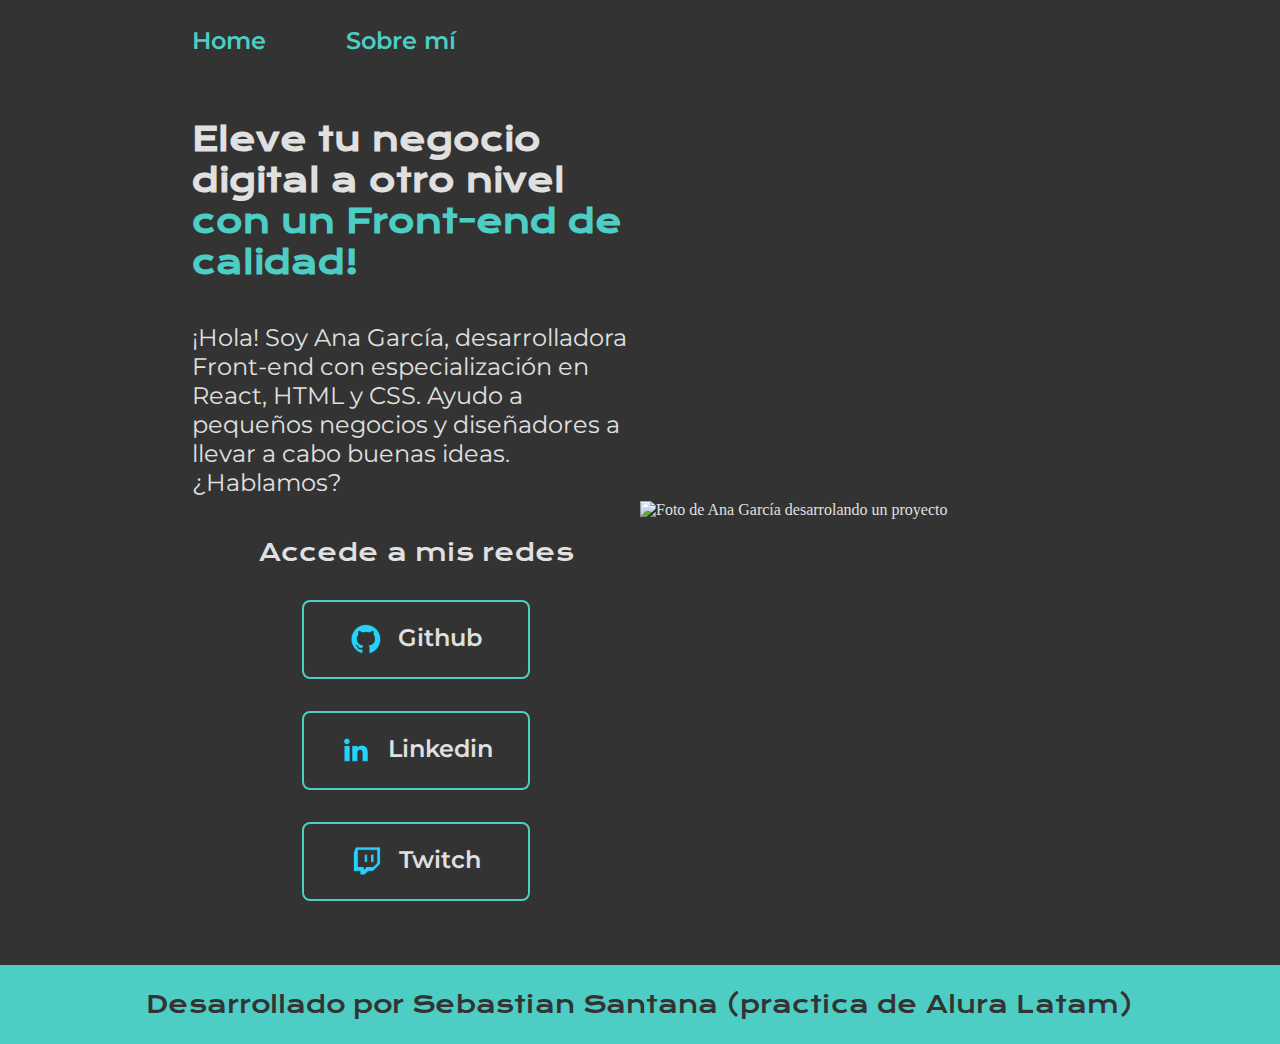
==== index.html @ 3f246162 "Creando el Proyecto" ====
<!DOCTYPE html>
<html lang="es-mx">
<head>
    <meta charset="UTF-8"> 
    <meta http-equiv="X-UA-Compatible" content="IE=edge">
    <meta name="viewport" content="width=device-width, initial-scale=1.0">
    <title>Portafolio</title>
    <link rel="stylesheet" href="styles/style.css">

</head>
<body>
    <header class="header">
        <nav class="header__menu">
            <a class="header__menu__link" href="index.html">Home</a>
            <a class="header__menu__link" href="about.html">Sobre mí</a>
        </nav>
    </header>
    <main class="presentacion">
        <section class="presentacion__contenido">
            <h1 class="presentacion__contenido__titulo">
                Eleve tu negocio digital a otro nivel 
                <strong class="titulo-destaque">con un Front-end de calidad!
                </strong></h1>
                <p class="presentacion__contenido__texto">¡Hola! Soy Ana García, desarrolladora Front-end con
                    especialización en React, HTML y CSS. Ayudo a pequeños
                    negocios y diseñadores a llevar a cabo buenas ideas.
                    ¿Hablamos?

                </p>
                <div class="presentacion__enlaces">
                    <h2 class="presentacion__enlaces__subtitulo">Accede a mis redes</h2>
                    <a class="presentacion__enlaces__link" href="https://github.com/">
                        <img src="./assets/github.png">
                        Github
                    </a>
                    <a class="presentacion__enlaces__link" href="https://linkedin.com/in/">
                        <img src="./assets/linkedin.png">
                        Linkedin
                    </a>
                    <a class="presentacion__enlaces__link" href="https://twitch.tv/">
                        <img src="./assets/twitch.png">
                        Twitch
                    </a>
                </div>
               
        </section>
            <img class="presentacion__imagen" src="./assets/Imagen.png" alt="Foto de Ana García desarrolando un proyecto">
    </main>
    <footer class="footer">
        <p>Desarrollado por Sebastian Santana (practica de Alura Latam)</p>
    </footer>
</body>
</html>
---- styles/style.css ----
@import url('https://fonts.googleapis.com/css2?family=Krona+One&family=Montserrat:wght@400;600&display=swap');

:root {
    --color-primaria: #333333; /* Gris oscuro */
    --color-secundaria: #E0E0E0; /* Gris claro */
    --color-terciaria: #4ECDC4; /* Azul turquesa vibrante */
    --color-hover: #2A8A7A; /* Azul oscuro para hover */

    --fuente-krona: 'Krona One', sans-serif;
    --fuente-montserrat: 'Montserrat', sans-serif;
}

* {
    padding: 0;
    margin: 0;
}

body {
    box-sizing: border-box;
    background-color: var(--color-primaria);
    color: var(--color-secundaria);
}

.header {
    padding: 2% 0% 0% 15%;
}

.header__menu {
    display: flex;
    gap: 80px;
}

.header__menu__link {
    font-family: var(--fuente-montserrat);
    font-size: 1.5rem;
    font-weight: 600;
    color: var(--color-terciaria); /* Usando el nuevo color */
    text-decoration: none;
}

.presentacion {
    padding: 5% 15%;
    display: flex;
    align-items: center;
    justify-content: space-between;
}

.presentacion__contenido {
    width: 50%;
    display: flex;
    flex-direction: column;
    gap: 40px;
}

.presentacion__contenido__titulo {
    font-size: 2rem;
    font-family: var(--fuente-krona);
}

.titulo-destaque {
    color: var(--color-terciaria);
}

.presentacion__contenido__texto {
    font-size: 1.5rem;
    font-family: var(--fuente-montserrat);
}

.presentacion__enlaces {
    display: flex;
    flex-direction: column;
    justify-content: space-between;
    align-items: center;
    gap: 32px;
}

.presentacion__enlaces__subtitulo {
    font-family: var(--fuente-krona);
    font-weight: 400;
    font-size: 1.5rem;
}

.presentacion__enlaces__link {
    display: flex;
    justify-content: center;
    gap: 16px;
    border: 2px solid var(--color-terciaria);
    width: 50%;
    text-align: center;
    border-radius: 8px;
    font-size: 1.5rem;
    font-weight: 600;
    padding: 21.5px 0;
    text-decoration: none;
    color: var(--color-secundaria);
    font-family: var(--fuente-montserrat);
}

.presentacion__enlaces__link:hover {
    background-color: var(--color-hover);
}

.presentacion__imagen {
    width: 50%;
}

.footer {
    color: var(--color-primaria);
    background-color: var(--color-terciaria);
    padding: 24px;
    text-align: center;
    font-family: var(--fuente-krona);
    font-size: 1.5rem;
    font-weight: 400;
}

@media (max-width: 1200px) {
    .header {
        padding: 10%;
    }

    .header__menu {
        justify-content: center;
    }

    .presentacion {
        flex-direction: column-reverse;
        padding: 5%;
    }

    .presentacion__contenido {
        width: auto;
    }
}
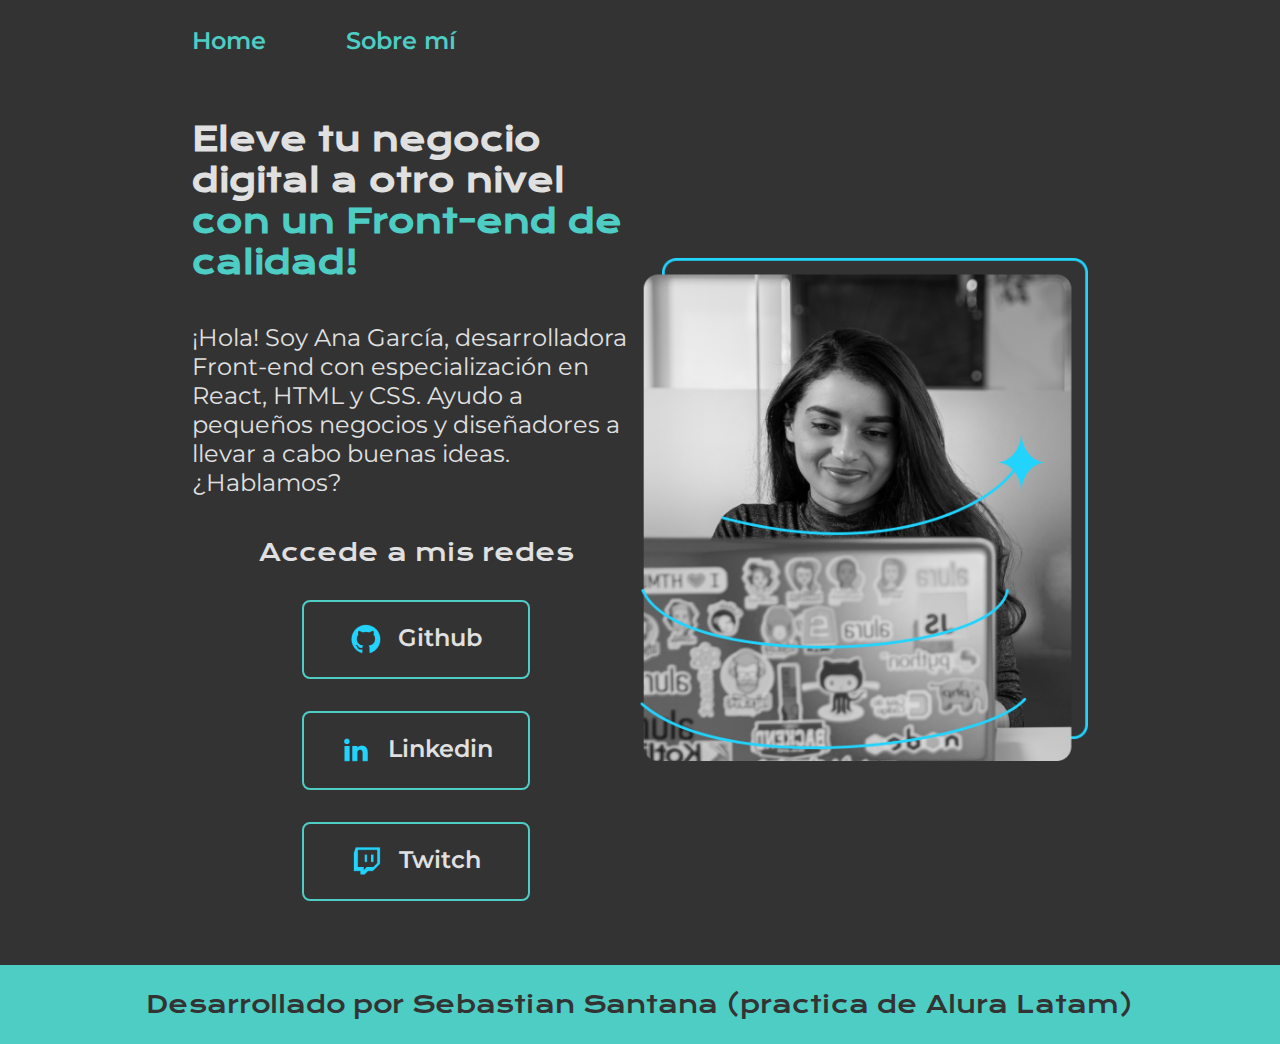
==== commit 62ebcd3c: "Update index.html" ====
--- a/index.html
+++ b/index.html
@@ -44,7 +44,7 @@
                 </div>
                
         </section>
-            <img class="presentacion__imagen" src="./assets/Imagen.png" alt="Foto de Ana García desarrolando un proyecto">
+            <img class="presentacion__imagen" src="/assets/imagen.png" alt="Foto de Ana García desarrolando un proyecto">
     </main>
     <footer class="footer">
         <p>Desarrollado por Sebastian Santana (practica de Alura Latam)</p>
